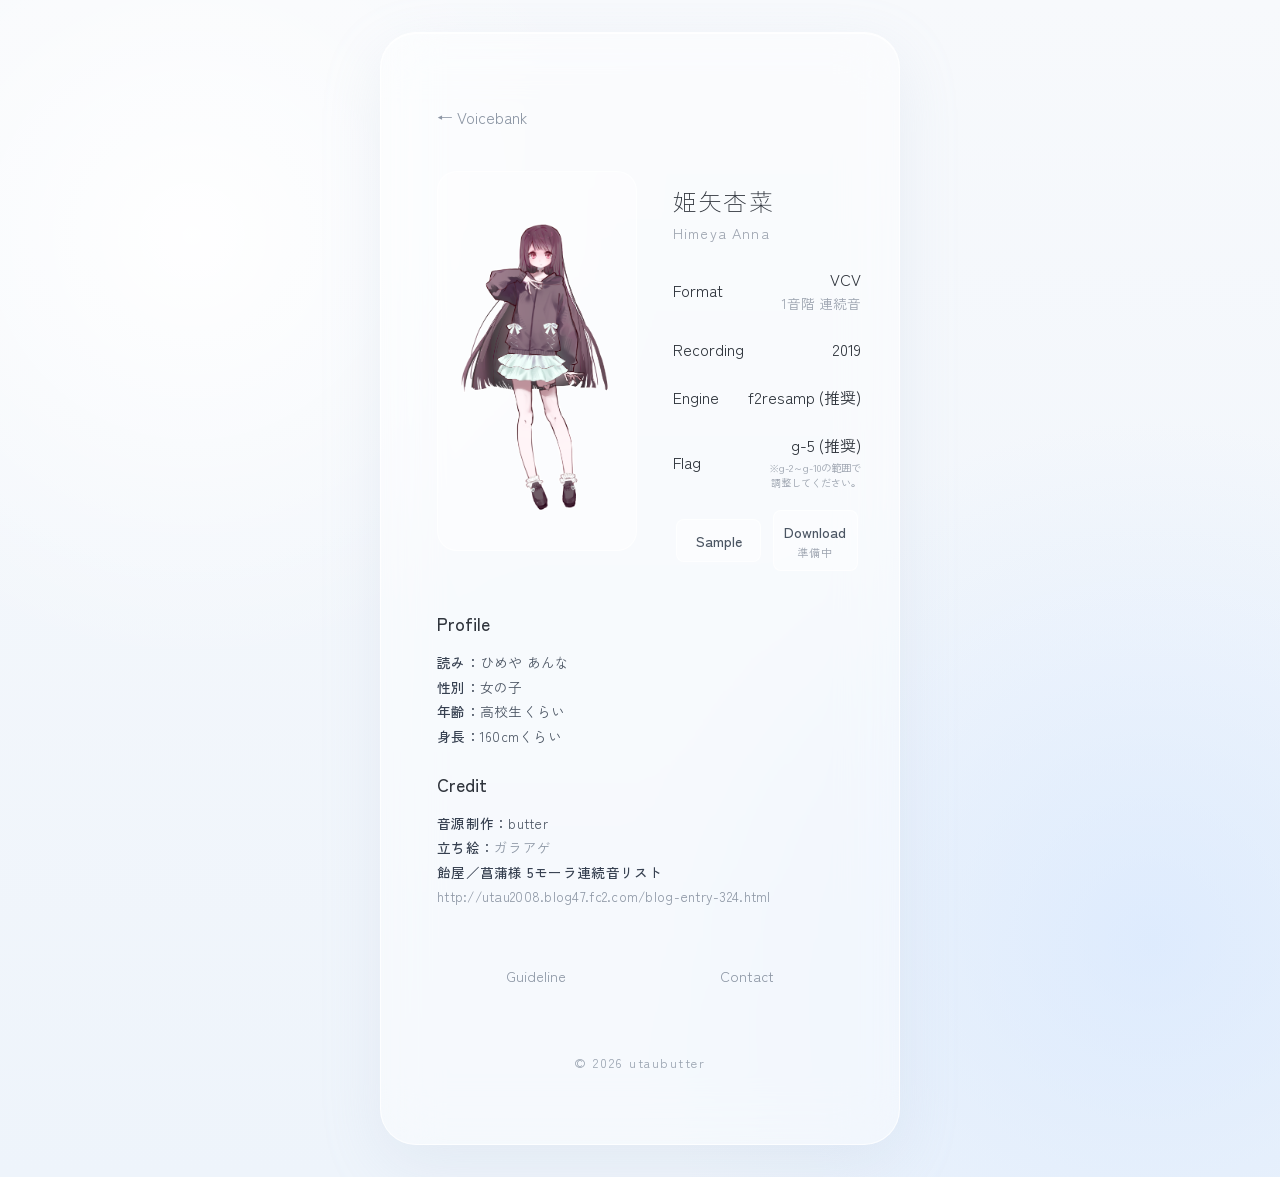
==== pages/anna.html @ ee423016 "Update credit links and classes in anna.html" ====
<!DOCTYPE html>
<html lang="ja">
<head>
    <meta charset="UTF-8">
    <meta name="viewport" content="width=device-width, initial-scale=1.0">
    <title>Himeya Anna — Butter</title>
    <link rel="stylesheet" href="../style-v2.css">
</head>
<body>

    <main class="glass">
        <a class="back" href="voicebank.html">← Voicebank</a>

        <!-- Character Area -->
        <div class="character">
            <div class="character-image">
                <img src="../assets/images/anna2.png" alt="姫矢杏菜" class="chara-img" oncontextmenu="return false;" ondragstart="return false;">
            </div>

            <div class="character-info">
                <h1>姫矢杏菜</h1>
                <p class="roman">Himeya Anna</p>

                <div class="info-row">
                    <h2>Format</h2>
                    <div class="info-value">
                        <p>VCV</p>
                        <span>1音階 連続音</span>
                    </div>
                </div>
                <div class="info-row">
                    <h2>Recording</h2>
                    <div class="info-value">
                        <p>2019</p>
                    </div>
                </div>
                <div class="info-row">
                    <h2>Engine</h2>
                    <div class="info-value">
                        <p>f2resamp (推奨)</p>
                    </div>
                </div>
                <div class="info-row">
                    <h2>Flag</h2>
                    <div class="info-value">
                        <p>g-5 (推奨)</p>
                        <span class="flag-note">※g-2～g-10の範囲で<br>調整してください。</span>
                    </div>
                </div>

                <section class="buttons">
                    <a href="javascript:void(0);" id="sample-btn">
                        <span>Sample</span>
                    </a>
                    <a href="#">
                        <span>Download</span>
                        <small>準備中</small>
                    </a>
                </section>

                <!-- Mini Audio Player -->
                <div class="mini-player" id="mini-player">
                    <audio id="audio-player" src="../assets/audio/anna-s.mp3"></audio>
                    <button class="player-btn" id="play-pause-btn">▶</button>

                    <div class="player-info">
                        <span class="player-title">朧月夜</span>
                        <span class="player-credit">UST 有魚神弥 様<br>出力 g-5 f2resamp</span>
                        <div class="progress-bar">
                            <div class="progress-fill" id="progress-fill"></div>
                        </div>
                    </div>
                </div>
            </div>
        </div>

        <!-- Profile / Credit Area -->
        <section class="profile-section">
            <h2>Profile</h2>
            <ul class="profile-list">
                <li><strong>読み：</strong>ひめや あんな</li>
                <li><strong>性別：</strong>女の子</li>
                <li><strong>年齢：</strong>高校生くらい</li>
                <li><strong>身長：</strong>160cmくらい</li>
            </ul>

            <h2 style="margin-top: 24px;">Credit</h2>
            <ul class="profile-list">
                <li><strong>音源制作：</strong>butter</li>
                <li><strong>立ち絵：</strong><a href="https://x.com/waters0da" class="profile-link" target="_blank" rel="noopener noreferrer">ガラアゲ</a></li>
                <li><strong>飴屋／菖蒲様 5モーラ連続音リスト</strong></li>
                <li><a href="http://utau2008.blog47.fc2.com/blog-entry-324.html" class="profile-link" target="_blank" rel="noopener noreferrer">http://utau2008.blog47.fc2.com/blog-entry-324.html</a></li>
            </ul>
        </section>

        <!-- Navigation Links -->
        <div class="character-links">
            <a href="../pages/guideline.html" class="text-link" target="_blank" rel="noopener noreferrer">Guideline</a>
            <a href="../pages/contact.html" class="text-link" target="_blank" rel="noopener noreferrer">Contact</a>
        </div>
        
        <footer>
            © 2026 <a href="https://x.com/utaubutter" target="_blank" rel="noopener noreferrer">utaubutter</a>
        </footer>
        
    </main>

    <!-- JavaScript -->
    <script>
    const sampleBtn = document.getElementById('sample-btn');
    const miniPlayer = document.getElementById('mini-player');
    const audio = document.getElementById('audio-player');
    const playPauseBtn = document.getElementById('play-pause-btn');
    const progressFill = document.getElementById('progress-fill');
    const progressBar = document.querySelector('.progress-bar'); 

    // Sampleボタンの開閉
    sampleBtn.addEventListener('click', () => {
        if (miniPlayer.style.display === 'none' || miniPlayer.style.display === '') {
            miniPlayer.style.display = 'flex';
            playPauseBtn.textContent = '▶';
        } else {
            audio.pause();
            audio.currentTime = 0; 
            miniPlayer.style.display = 'none';
            progressFill.style.width = '0%';
            playPauseBtn.textContent = '▶';
        }
    });

    // 再生・一時停止の切り替え
    playPauseBtn.addEventListener('click', () => {
        if (audio.paused) {
            audio.play();
            playPauseBtn.textContent = '❚❚';
        } else {
            audio.pause();
            playPauseBtn.textContent = '▶';
        }
    });

    // シークバーのクリック処理
    progressBar.style.cursor = 'pointer'; 
    progressBar.addEventListener('click', (e) => {
        const coordX = e.offsetX;
        const totalWidth = progressBar.clientWidth;
        const clickPercent = coordX / totalWidth;
        
        audio.currentTime = clickPercent * audio.duration;
        
        audio.play();
        playPauseBtn.textContent = '❚❚';
    });

    // バーの進捗更新
    audio.addEventListener('timeupdate', () => {
        if (audio.duration) {
            const progress = (audio.currentTime / audio.duration) * 100;
            progressFill.style.width = `${progress}%`;
        }
    });

    // 再生終了時のリセット
    audio.addEventListener('ended', () => {
        audio.currentTime = 0;
        playPauseBtn.textContent = '▶';
        progressFill.style.width = '0%';
    });
    </script>

</body>
</html>
---- style-v2.css ----
/* ------------------------
    Butter Website CSS v2
------------------------- */
@import url('https://fonts.googleapis.com/css2?family=Zen+Kaku+Gothic+New:wght@300;400;500&display=swap');

*{
    margin: 0;
    padding: 0;
    box-sizing: border-box;
}

html::-webkit-scrollbar {
    display: none;
}

html {
    scrollbar-width: none;
}

body{
    font-family: "Zen Kaku Gothic New", sans-serif;
    min-height: 100vh;
    display: flex;
    justify-content: center;
    align-items: center;
    padding: 32px;
    color: #30353d;
    background:
        radial-gradient(circle at 15% 20%, rgba(255,255,255,.95), transparent 30%),
        radial-gradient(circle at 90% 80%, rgba(207,227,255,.55), transparent 35%),
        linear-gradient(180deg, #f7f9fc, #eef4fb);
}

a{
    color: inherit;
    text-decoration: none;
}

/* ------------------------
    Glass Card
------------------------- */

.glass{
    width: 520px;
    flex-shrink: 0;
    padding: 72px 56px;
    background: rgba(255,255,255,.42);
    backdrop-filter: blur(28px);
    -webkit-backdrop-filter: blur(28px);
    border: 1px solid rgba(255,255,255,.75);
    border-radius: 36px;
    box-shadow:
        0 20px 60px rgba(174,190,212,.18),
        inset 0 1px 0 rgba(255,255,255,.9);
}

/* ------------------------
    Title / Text
------------------------- */

h1{
    font-size: 3rem;
    font-weight: 300;
    letter-spacing: .18em;
    text-align: center;
}

.subtitle{
    margin-top: 14px;
    text-align: center;
    color: #8b95a4;
    font-size: .9rem;
    letter-spacing: .18em;
}

/* ------------------------
    Navigation
------------------------- */

nav{
    margin-top: 64px;
    display: flex;
    flex-direction: column;
    gap: 10px;
}

nav a{
    display: flex;
    justify-content: space-between;
    align-items: center;
    padding: 18px 2px;
    border-bottom: 1px solid rgba(190,205,224,.35);
    transition: .25s ease;
    font-size: 1rem;
    letter-spacing: .05em;
}

nav a::after{
    content: "→";
    opacity: 0;
    transform: translateX(-8px);
    transition: .25s;
}

nav a:hover{
    padding-left: 12px;
}

nav a:hover::after{
    opacity: 1;
    transform: translateX(0);
}

/* ------------------------
    Footer
------------------------- */

footer{
    margin-top: 64px;
    text-align: center;
    font-size: .8rem;
    color: #98a2af;
    letter-spacing: .12em;
}

footer a {
    color: inherit;
    text-decoration: none;
}

footer a:hover {
    text-decoration: underline;
    opacity: 0.8;
}

/* ------------------------
    Common Section
------------------------- */

.back{
    display: inline-block;
    margin-bottom: 42px;
    color: #8d97a5;
    transition: .25s;
}

.back:hover{
    transform: translateX(-4px);
}

section{
    margin-top: 56px;
}

h2{
    font-size: 1.1rem;
    font-weight: 500;
    margin-bottom: 14px;
}

section p{
    color: #6d7481;
    line-height: 1.8;
}

.coming{
    color: #9ca3af;
    font-size: .9rem;
    letter-spacing: .08em;
}

/* ------------------------
    Buttons
------------------------- */

.buttons {
    display: flex;
    justify-content: center;
    align-items: center;
    gap: 12px;
    margin: 24px auto;
    width: 100%;
    flex-wrap: nowrap;
}

.buttons a {
    display: inline-flex;
    flex-direction: column;
    align-items: center;
    justify-content: center;
    background: rgba(255,255,255,.35);
    border: 1px solid rgba(255,255,255,.75);
    color: #4b5563;
    text-decoration: none;
    border-radius: 8px;
    padding: 10px 16px;
    width: 45%;
    max-width: 160px;
    box-sizing: border-box;
}

.buttons a:hover{
    background: rgba(255,255,255,.55);
}

.buttons a span{
    font-size: .9rem;
    font-weight: 500;
}

.buttons a small{
    margin-top: 2px;
    font-size: .7rem;
    color: #9ca3af;
    letter-spacing: .08em;
}

/* ------------------------
    Voicebank List
------------------------- */

.voice-list{
    margin-top: 56px;
}

.voice-item{
    display: flex;
    justify-content: space-between;
    align-items: center;
    padding: 28px 0;
    border-bottom: 1px solid rgba(190,205,224,.35);
    transition: .25s ease;
}

.voice-item::after{
    content: "→";
    font-size: 1rem;
    color: #8d97a5;
    opacity: 0;
    transform: translateX(-8px);
    transition: .25s;
}

.voice-item:hover{
    padding-left: 12px;
}

.voice-item:hover::after{
    opacity: 1;
    transform: translateX(0);
}

.voice-item h2{
    margin: 0;
    font-size: 1.3rem;
    font-weight: 300;
    letter-spacing: .05em;
}

.voice-item p{
    margin-top: 6px;
    font-size: .9rem;
    color: #9ca3af;
    letter-spacing: .08em;
}

/* ------------------------
    Character Page / Common Links
------------------------- */

.character{
    display: grid;
    grid-template-columns: 200px 1fr;
    gap: 36px;
    align-items: start;
}

.character-image{
    width: 200px;
    height: 380px;
    border-radius: 20px;
    background: rgba(255,255,255,.35);
    border: 1px solid rgba(255,255,255,.7);
    overflow: hidden;
    display: flex;
    justify-content: center;
    align-items: center;
    padding: 15px;
    box-sizing: border-box;
    align-self: start;
}

.character-image span{
    font-size: .85rem;
    color: #b0b8c5;
    letter-spacing: .08em;
}

.chara-img {
    max-width: 100%;
    max-height: 100%;
    width: auto;
    height: auto;
    object-fit: contain;
    display: block;
    user-select: none;
    -webkit-user-drag: none;
    pointer-events: none;
}

.character-info{
    padding-top: 12px;
}

.character-info h1{
    text-align: left;
    font-size: 1.5rem;
    font-weight: 300;
    letter-spacing: .05em;
}

.roman{
    margin-top: 4px;
    font-size: .9rem;
    color: #9ca3af;
    letter-spacing: .08em;
}

.character-info section{
    margin-top: 20px;
}

.info-row{
    display: flex;
    justify-content: space-between;
    align-items: center;
    margin-top: 24px;
}

.info-row h2{
    margin: 0;
    font-size: 1rem;
    font-weight: 400;
}

.info-row p, .info-value p{
    margin: 0;
}

.info-row p{
    color: #6d7481;
}

.info-value{
    text-align: right;
}

.info-value p{
    color: #30353d;
}

.info-value span{
    display: block;
    margin-top: 2px;
    font-size: .85rem;
    color: #9ca3af;
}

.info-value .flag-note {
    display: block;
    font-size: 0.65rem;
    color: #9ca3af;
    line-height: 1.4;
    margin-top: 4px;
    text-align: right;
}

.character-links {
    margin-top: 56px;
    display: flex;
    justify-content: space-around;
    gap: 16px;
}

.text-link {
    font-size: 0.9rem;
    color: #8d97a5;
    padding-bottom: 2px;
    border-bottom: 1px solid transparent;
    transition: .25s ease;
}

.text-link:hover {
    color: #30353d;
    border-bottom-color: #30353d;
}

section.profile-section {
    margin-top: 16px !important;
}

.profile-list {
    list-style: none !important;
    padding-left: 0px !important;
    margin: 12px 0 0 0;
}

.profile-list li {
    font-size: 0.85rem;
    color: #4b5563;
    line-height: 1.8;
    letter-spacing: 0.02em;
}

.profile-list li strong {
    color: #374151;
    font-weight: 500;
}

.profile-link {
    font-size: 0.85rem;
    color: #8d97a5;
    padding-bottom: 2px;
    border-bottom: 1px solid transparent;
    transition: .25s ease;
}

.profile-link:hover {
    color: #30353d;
    border-bottom-color: #30353d;
}

/* ------------------------
    Mini Audio Player
------------------------- */

.mini-player {
    display: none;
    align-items: center;
    gap: 14px;
    margin-top: 24px;
    padding: 12px 18px;
    background: rgba(255, 255, 255, 0.25);
    border: 1px solid rgba(255, 255, 255, 0.5);
    border-radius: 16px;
    width: 100%;
    box-sizing: border-box;
    animation: fadeIn 0.3s ease;
}

@keyframes fadeIn {
    from { opacity: 0; transform: translateY(-5px); }
    to { opacity: 1; transform: translateY(0); }
}

.player-btn {
    width: 36px;
    height: 36px;
    border-radius: 50%;
    border: none;
    background: rgba(255, 255, 255, 0.7);
    color: #4b5563;
    font-size: 0.8rem;
    cursor: pointer;
    display: flex;
    justify-content: center;
    align-items: center;
    transition: 0.2s;
}

.player-btn:hover {
    background: rgba(255, 255, 255, 0.9);
}

.player-info {
    flex: 1;
}

.player-title {
    display: block;
    font-size: 0.7rem;
    color: #4b5563;
    margin-bottom: 2px;
    letter-spacing: 0.05em;
    white-space: nowrap;
    overflow: hidden;
    text-overflow: ellipsis;
}

.player-credit {
    display: block;
    font-size: 0.65rem;
    color: #9ca3af;
    line-height: 1.4;
    margin-bottom: 6px;
    letter-spacing: 0.05em;
}

.progress-bar {
    width: 100%;
    height: 4px;
    background: rgba(190, 205, 224, 0.35);
    border-radius: 2px;
    overflow: hidden;
}

.progress-fill {
    width: 0%;
    height: 100%;
    background: #8d97a5;
    transition: width 0.1s linear;
}

/* ------------------------
    Guideline Page
------------------------- */

.terms-content {
    margin-top: 32px;
    text-align: justify;
}

.terms-section {
    margin-bottom: 28px;
}

.terms-section h2 {
    font-size: 1.1rem;
    font-weight: 500;
    margin-bottom: 14px;
    color: #30353d;
    text-align: left;
}

.terms-section p {
    font-size: 0.9rem;
    line-height: 1.8;
    color: #6d7481;
    margin-bottom: 8px;
}

.prohibited-list {
    list-style: none !important;
    padding-left: 0 !important;
    margin: 12px 0;
}

.prohibited-list li {
    font-size: 0.85rem;
    line-height: 1.8;
    color: #4b5563;
    margin-bottom: 8px;
    text-indent: 0 !important;
    padding-left: 0 !important;
}

.prohibited-list small {
    color: #9ca3af;
    display: inline-block;
    margin-top: 2px;
}

/* ------------------------
    Contact Page
------------------------- */

.contact-notice {
    margin-top: 56px;
    text-align: left;
}

.notice-text {
    font-size: 0.9rem;
    font-weight: 300;
    color: #6d7481;
    line-height: 1.8;
    margin-bottom: 24px;
    text-align: left;
}

.contact-note {
    color: #9ca3af;
    font-size: 0.8rem;
    display: block;
    margin-top: 6px;
    line-height: 1.6;
}

/* ------------------------
    Responsive
------------------------- */

@media (max-width: 640px){
    body{
        padding: 20px;
    }

    .glass{
        width: 100%;
        padding: 48px 24px;
        border-radius: 28px;
    }

    h1{
        font-size: 2.3rem;
    }
   
    .voice-item {
        flex-direction: column;
        align-items: flex-start;
        gap: 8px;
        padding: 20px 0;
    }

    .voice-item h2{
        font-size: 1.2rem;
    }

    .voice-item p {
        margin-top: 2px;
    }
   
    .character{
        grid-template-columns: 1fr;
        gap: 28px;
    }

    .character-image{
        width: 180px;
        margin: 0 auto;
    }

    .character-info h1{
        font-size: 1.4rem;
        text-align: center;
    }

    .roman{
        text-align: center;
    }

    .character-links {
        flex-direction: column;
        align-items: center;
        gap: 12px;
        margin-top: 56px !important;
    }
   
    .buttons {
        flex-direction: row;
        flex-wrap: wrap;
        gap: 10px;
    }

    .buttons a {
        flex: 1 1 130px; 
        max-width: none;
        padding: 12px 10px;
    }
    
    .buttons a span {
        font-size: 0.85rem;
        white-space: nowrap;
    }
    
    .buttons a small {
        font-size: 0.65rem;
        white-space: nowrap;
    }
}
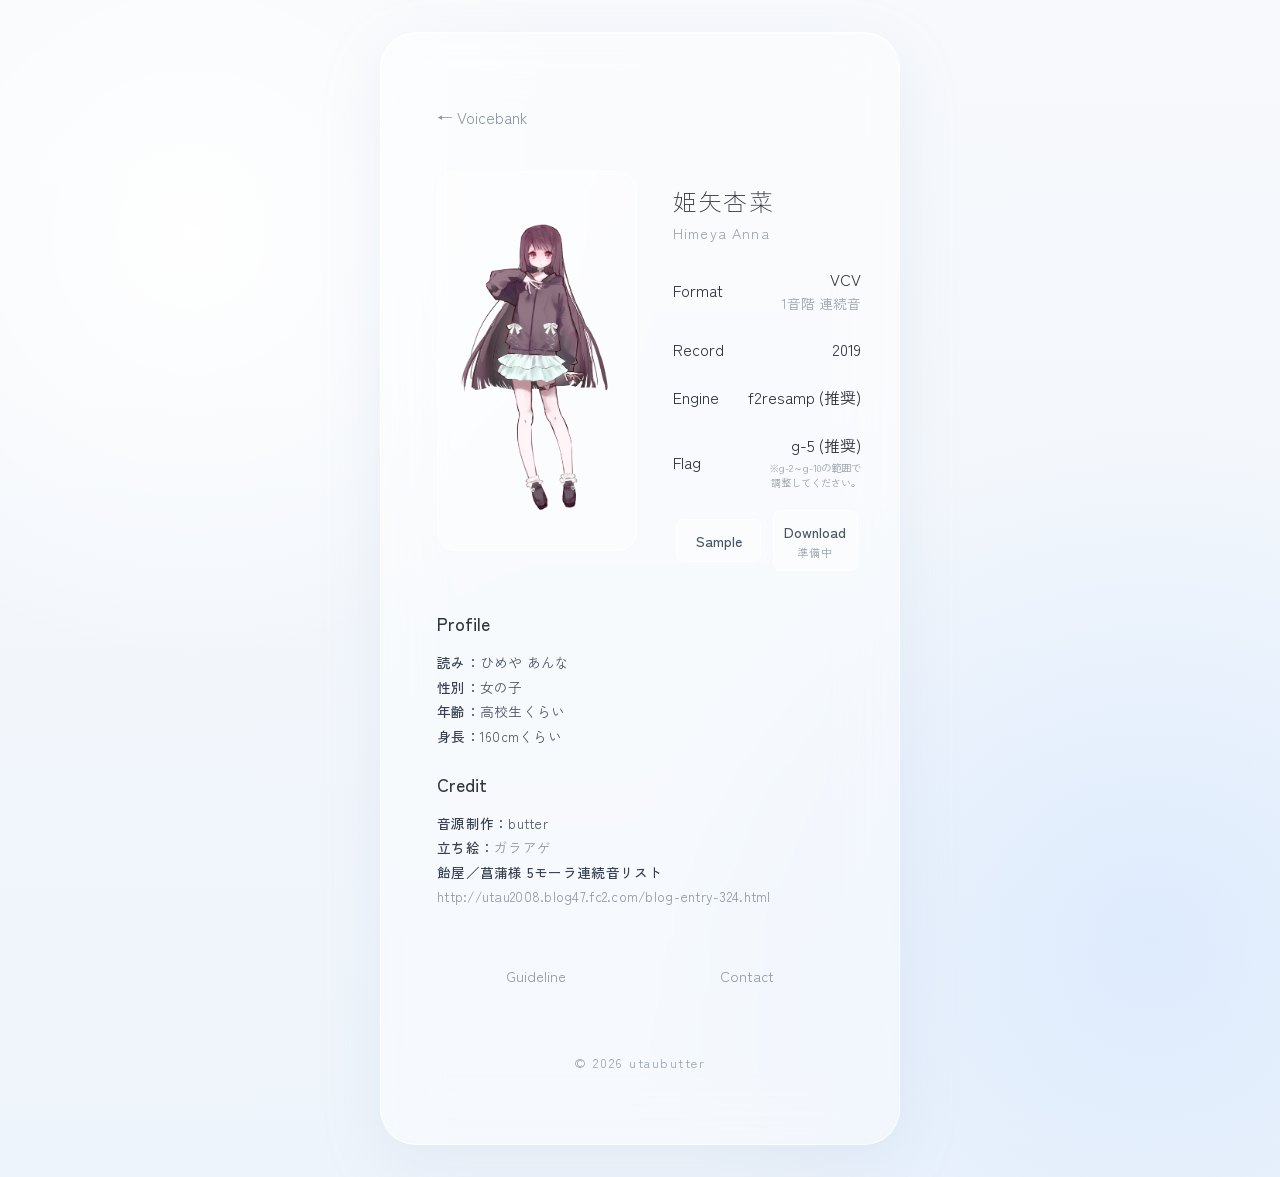
==== commit 0b092f7e: "Change 'Recording' heading to 'Record'" ====
--- a/pages/anna.html
+++ b/pages/anna.html
@@ -29,7 +29,7 @@
                     </div>
                 </div>
                 <div class="info-row">
-                    <h2>Recording</h2>
+                    <h2>Record</h2>
                     <div class="info-value">
                         <p>2019</p>
                     </div>
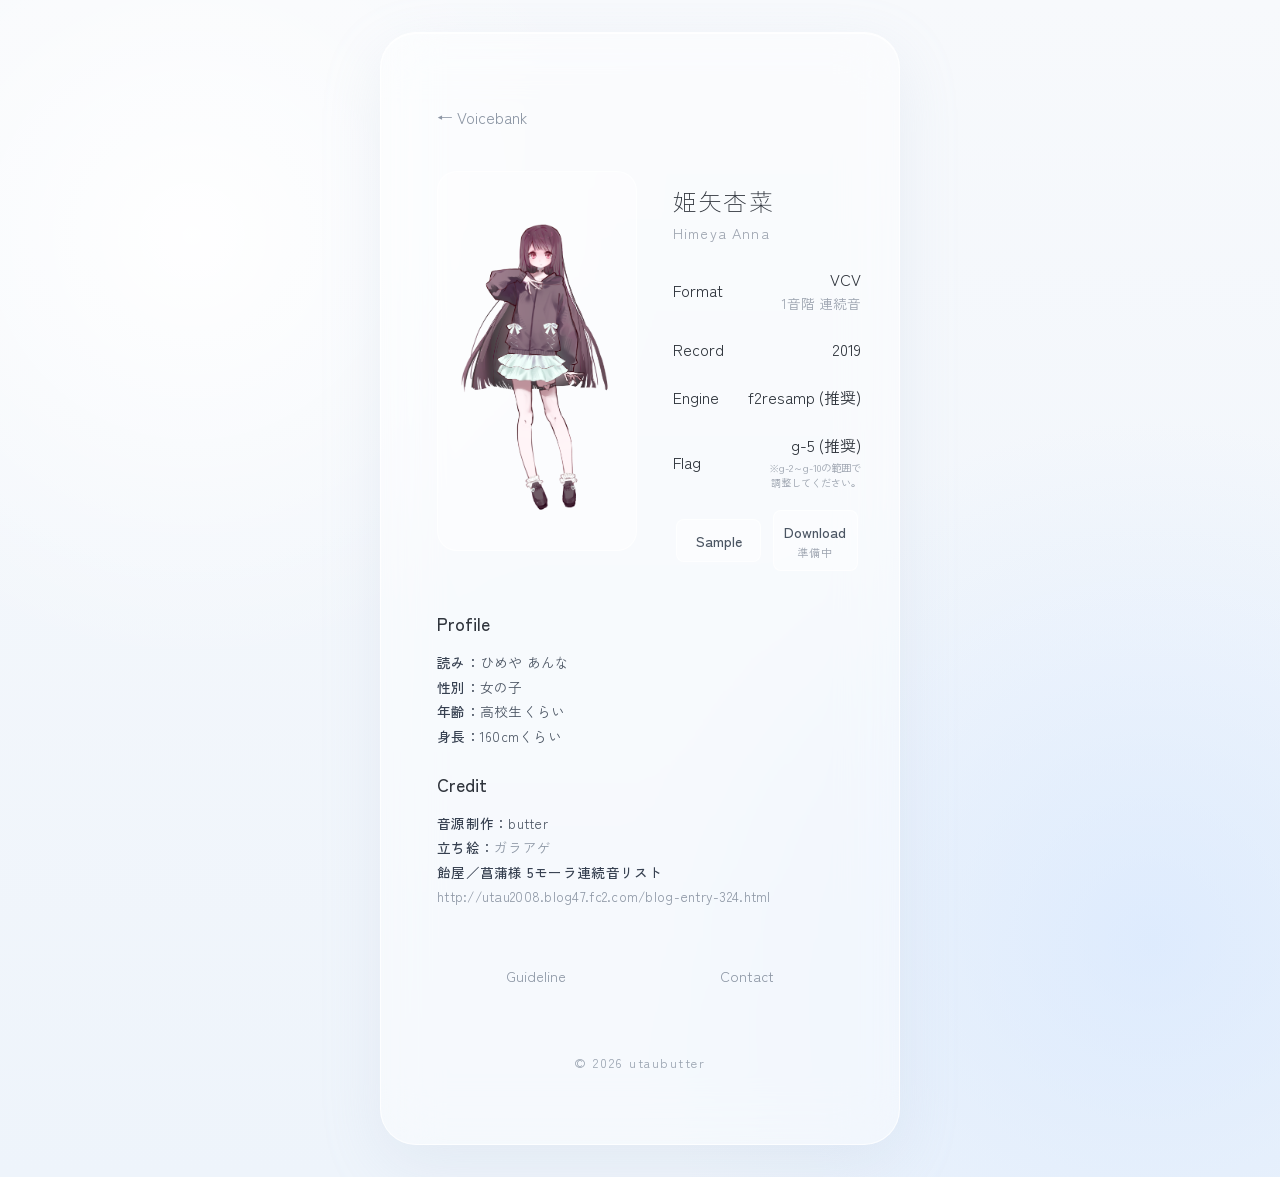
==== commit a9d34669: "Update character image for Anna" ====
--- a/pages/anna.html
+++ b/pages/anna.html
@@ -14,7 +14,7 @@
         <!-- Character Area -->
         <div class="character">
             <div class="character-image">
-                <img src="../assets/images/anna2.png" alt="姫矢杏菜" class="chara-img" oncontextmenu="return false;" ondragstart="return false;">
+                <img src="../assets/images/anna1.png" alt="姫矢杏菜" class="chara-img" oncontextmenu="return false;" ondragstart="return false;">
             </div>
 
             <div class="character-info">
@@ -64,7 +64,6 @@
                     <button class="player-btn" id="play-pause-btn">▶</button>
 
                     <div class="player-info">
-                        <span class="player-title">朧月夜</span>
                         <span class="player-credit">UST 有魚神弥 様<br>出力 g-5 f2resamp</span>
                         <div class="progress-bar">
                             <div class="progress-fill" id="progress-fill"></div>
@@ -102,7 +101,6 @@
         <footer>
             © 2026 <a href="https://x.com/utaubutter" target="_blank" rel="noopener noreferrer">utaubutter</a>
         </footer>
-        
     </main>
 
     <!-- JavaScript -->
--- a/style-v2.css
+++ b/style-v2.css
@@ -277,6 +277,8 @@
 
 .character-image{
     width: 200px;
+    min-width: 200px;
+    flex-shrink: 0;
     height: 380px;
     border-radius: 20px;
     background: rgba(255,255,255,.35);
@@ -353,6 +355,8 @@
 
 .info-value{
     text-align: right;
+    width: max-content;
+    margin-left: auto;
 }
 
 .info-value p{
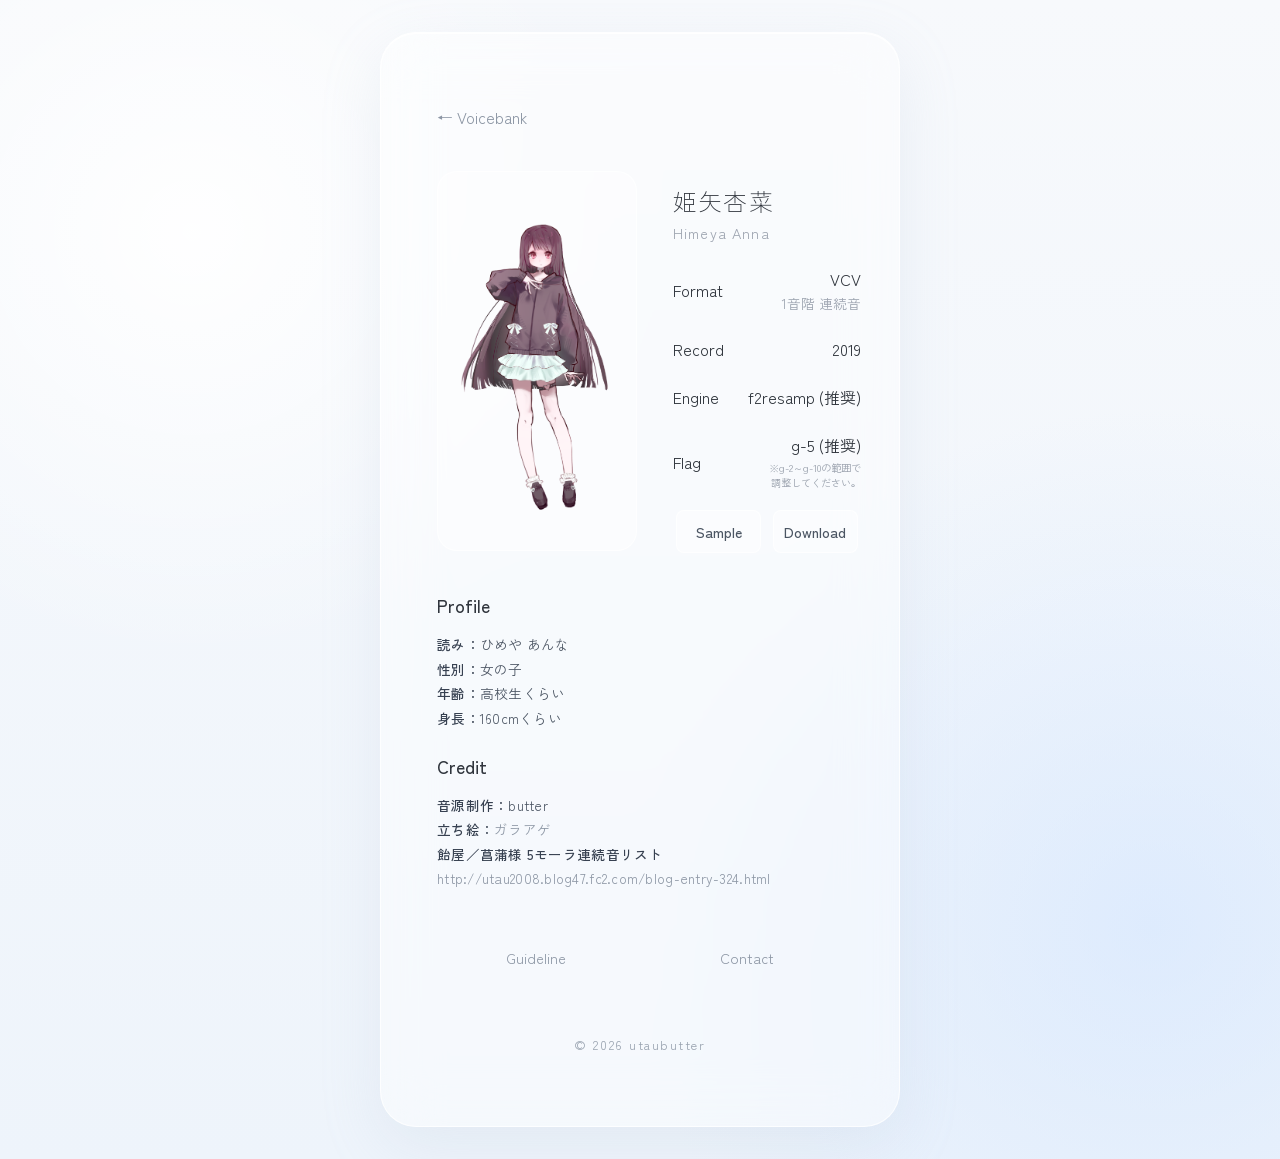
==== commit 4b30a969: "Update download link in anna.html" ====
--- a/pages/anna.html
+++ b/pages/anna.html
@@ -52,9 +52,8 @@
                     <a href="javascript:void(0);" id="sample-btn">
                         <span>Sample</span>
                     </a>
-                    <a href="#">
+                    <a href="https://utaubutter.booth.pm/items/8650057" target="_blank" rel="noopener noreferrer">
                         <span>Download</span>
-                        <small>準備中</small>
                     </a>
                 </section>
 
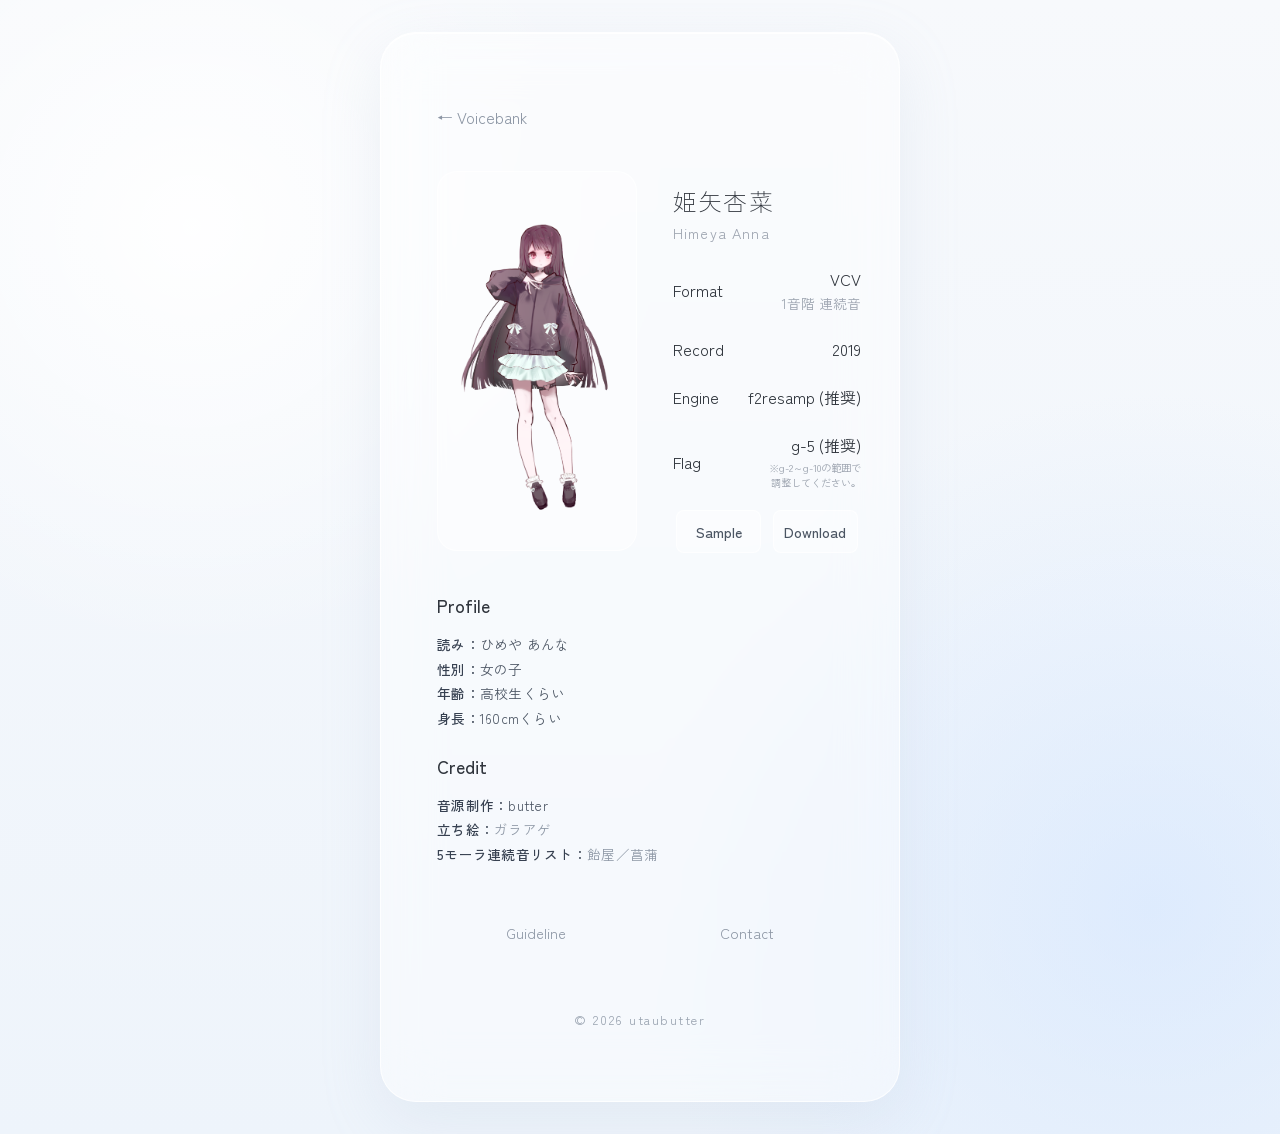
==== commit 9ae553d7: "Update credit section with new formatting" ====
--- a/pages/anna.html
+++ b/pages/anna.html
@@ -86,8 +86,7 @@
             <ul class="profile-list">
                 <li><strong>音源制作：</strong>butter</li>
                 <li><strong>立ち絵：</strong><a href="https://x.com/waters0da" class="profile-link" target="_blank" rel="noopener noreferrer">ガラアゲ</a></li>
-                <li><strong>飴屋／菖蒲様 5モーラ連続音リスト</strong></li>
-                <li><a href="http://utau2008.blog47.fc2.com/blog-entry-324.html" class="profile-link" target="_blank" rel="noopener noreferrer">http://utau2008.blog47.fc2.com/blog-entry-324.html</a></li>
+                <li><strong>5モーラ連続音リスト：</strong></strong><a href="http://utau2008.blog47.fc2.com/blog-entry-324.html" class="profile-link" target="_blank" rel="noopener noreferrer">飴屋／菖蒲</a></li>
             </ul>
         </section>
 
